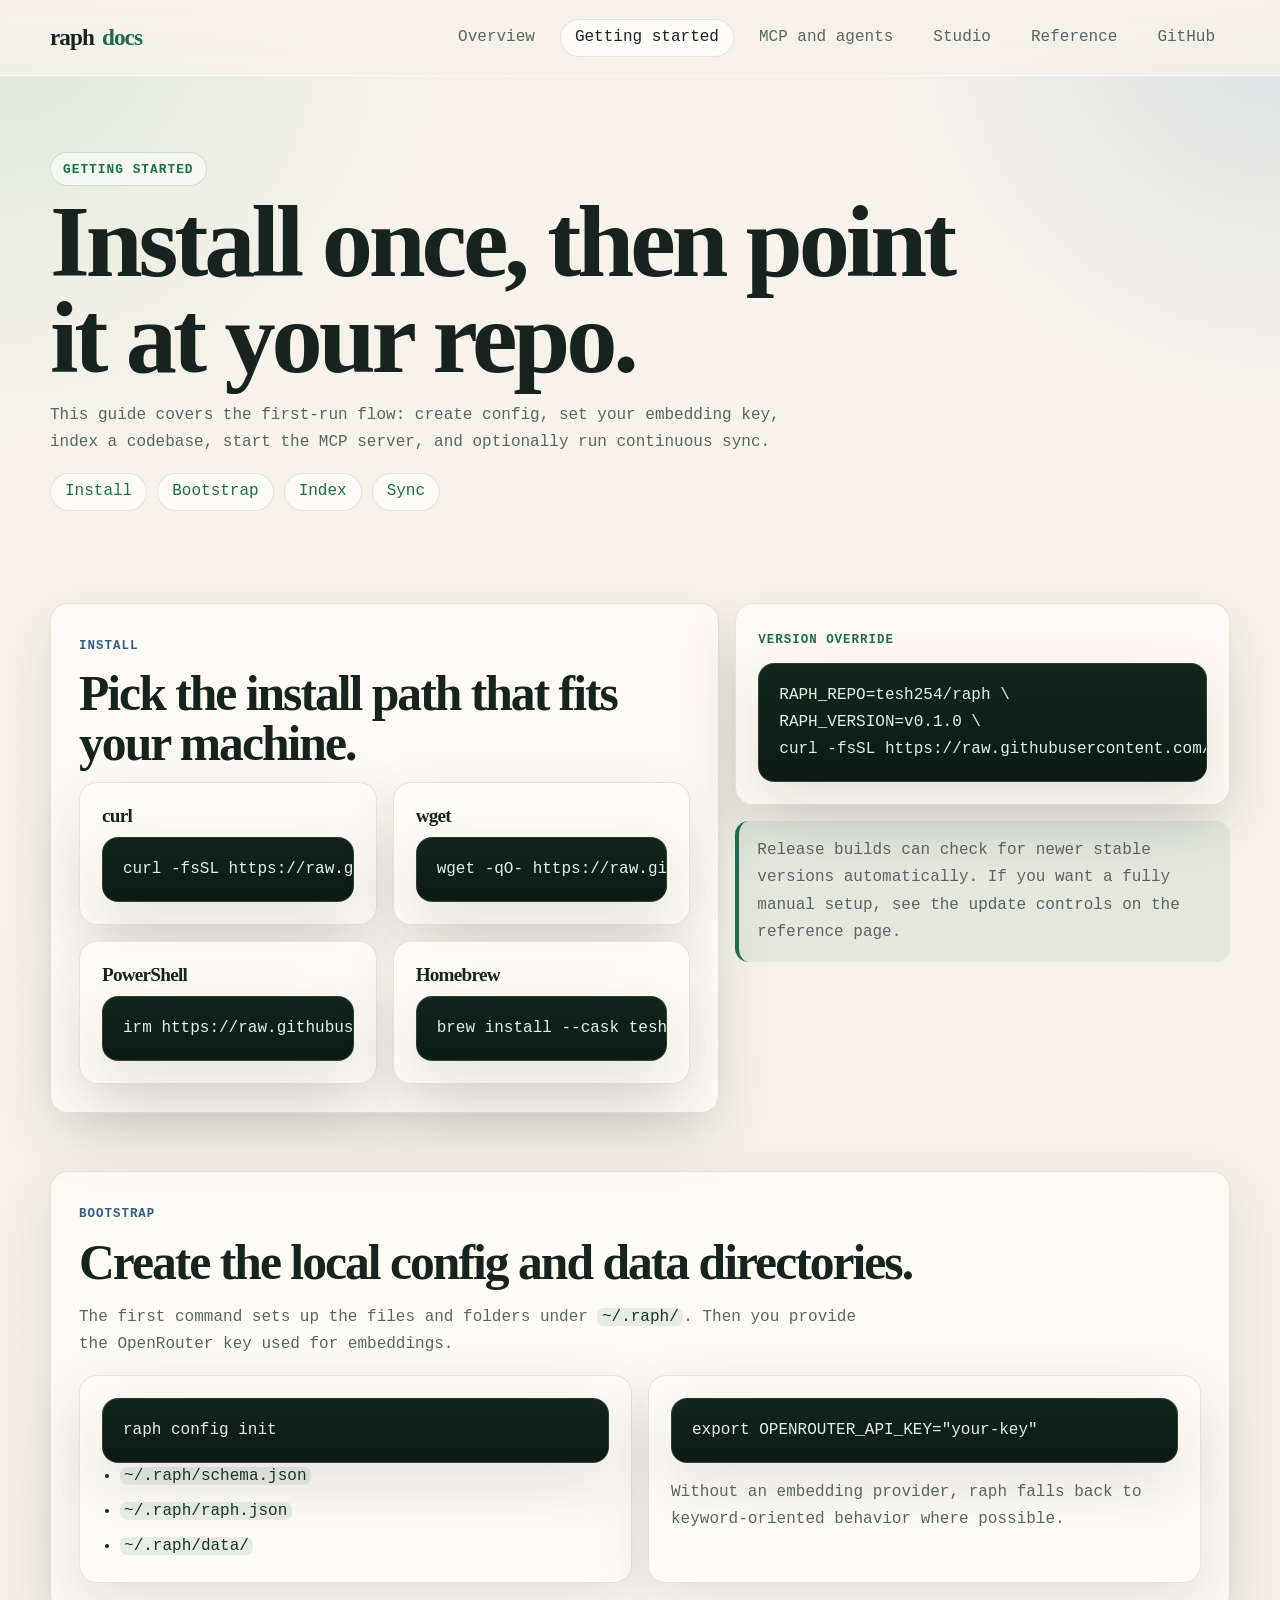
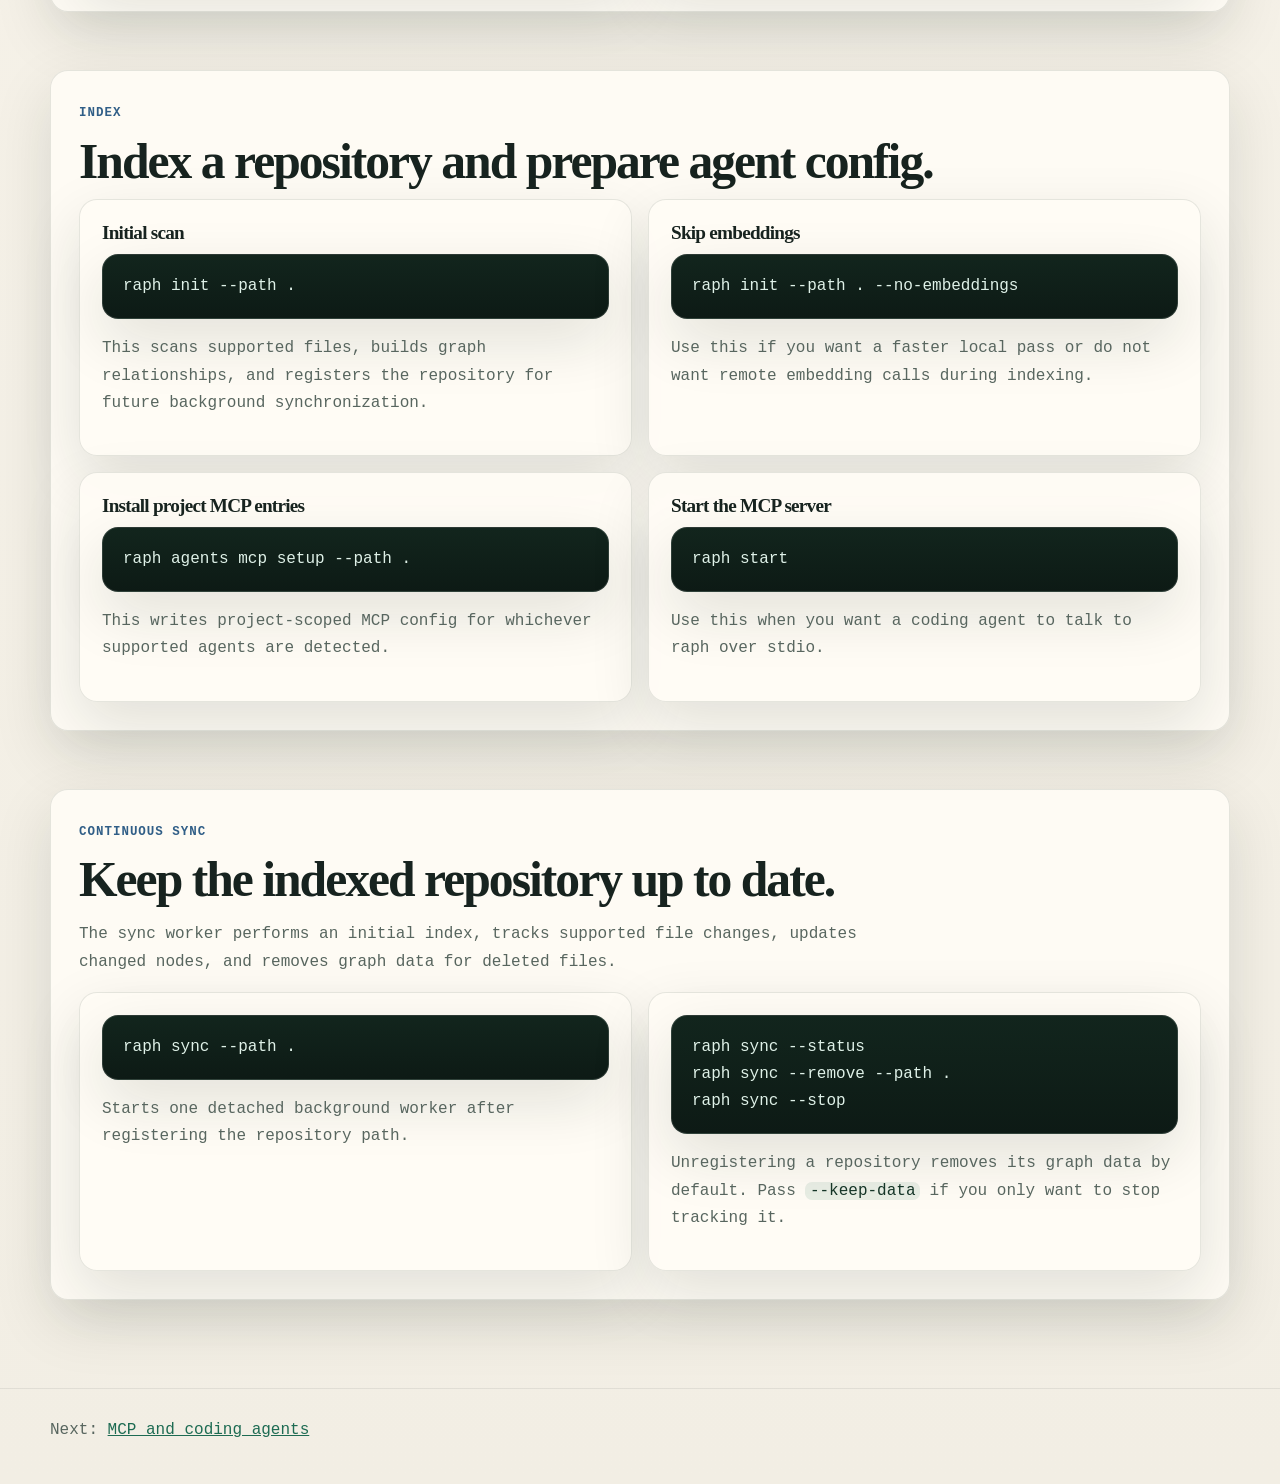
==== docs/getting-started.html @ ecfcd19c "docs: split site into focused guide pages" ====
<!doctype html>
<html lang="en">
<head>
  <meta charset="utf-8">
  <meta name="viewport" content="width=device-width, initial-scale=1">
  <meta name="description" content="Get started with raph: install, configure, index a repo, and start MCP or Studio.">
  <title>raph docs | getting started</title>
  <link rel="stylesheet" href="styles.css">
</head>
<body>
  <header class="site-header">
    <div class="wrap">
      <a class="brand" href="index.html">raph<span>docs</span></a>
      <nav class="nav-links" aria-label="Primary">
        <a href="index.html">Overview</a>
        <a href="getting-started.html" aria-current="page">Getting started</a>
        <a href="mcp-agents.html">MCP and agents</a>
        <a href="studio.html">Studio</a>
        <a href="reference.html">Reference</a>
        <a href="https://github.com/tesh254/raph">GitHub</a>
      </nav>
    </div>
  </header>

  <main class="wrap page">
    <section class="hero">
      <div class="eyebrow">Getting started</div>
      <h1>Install once, then point it at your repo.</h1>
      <p class="lead">This guide covers the first-run flow: create config, set your embedding key, index a codebase, start the MCP server, and optionally run continuous sync.</p>
      <div class="page-links">
        <a href="#install">Install</a>
        <a href="#bootstrap">Bootstrap</a>
        <a href="#index">Index</a>
        <a href="#sync">Sync</a>
      </div>
    </section>

    <section class="section split" id="install">
      <div class="panel">
        <div class="kicker">Install</div>
        <h2>Pick the install path that fits your machine.</h2>
        <div class="grid two">
          <article class="card">
            <h3>curl</h3>
            <pre><code>curl -fsSL https://raw.githubusercontent.com/tesh254/raph/main/install.sh | sh</code></pre>
          </article>
          <article class="card">
            <h3>wget</h3>
            <pre><code>wget -qO- https://raw.githubusercontent.com/tesh254/raph/main/install.sh | sh</code></pre>
          </article>
          <article class="card">
            <h3>PowerShell</h3>
            <pre><code>irm https://raw.githubusercontent.com/tesh254/raph/main/install.ps1 | iex</code></pre>
          </article>
          <article class="card">
            <h3>Homebrew</h3>
            <pre><code>brew install --cask tesh254/raph/raph</code></pre>
          </article>
        </div>
      </div>
      <div class="stack">
        <article class="card">
          <div class="label">Version override</div>
          <pre><code>RAPH_REPO=tesh254/raph \
RAPH_VERSION=v0.1.0 \
curl -fsSL https://raw.githubusercontent.com/tesh254/raph/main/install.sh | sh</code></pre>
        </article>
        <div class="note">Release builds can check for newer stable versions automatically. If you want a fully manual setup, see the update controls on the reference page.</div>
      </div>
    </section>

    <section class="section" id="bootstrap">
      <div class="panel">
        <div class="kicker">Bootstrap</div>
        <h2>Create the local config and data directories.</h2>
        <p class="section-intro">The first command sets up the files and folders under <code>~/.raph/</code>. Then you provide the OpenRouter key used for embeddings.</p>
        <div class="grid two">
          <article class="card">
            <pre><code>raph config init</code></pre>
            <ul class="plain-list">
              <li><code>~/.raph/schema.json</code></li>
              <li><code>~/.raph/raph.json</code></li>
              <li><code>~/.raph/data/</code></li>
            </ul>
          </article>
          <article class="card">
            <pre><code>export OPENROUTER_API_KEY="your-key"</code></pre>
            <p class="muted">Without an embedding provider, raph falls back to keyword-oriented behavior where possible.</p>
          </article>
        </div>
      </div>
    </section>

    <section class="section" id="index">
      <div class="panel">
        <div class="kicker">Index</div>
        <h2>Index a repository and prepare agent config.</h2>
        <div class="grid two">
          <article class="card">
            <h3>Initial scan</h3>
            <pre><code>raph init --path .</code></pre>
            <p class="muted">This scans supported files, builds graph relationships, and registers the repository for future background synchronization.</p>
          </article>
          <article class="card">
            <h3>Skip embeddings</h3>
            <pre><code>raph init --path . --no-embeddings</code></pre>
            <p class="muted">Use this if you want a faster local pass or do not want remote embedding calls during indexing.</p>
          </article>
          <article class="card">
            <h3>Install project MCP entries</h3>
            <pre><code>raph agents mcp setup --path .</code></pre>
            <p class="muted">This writes project-scoped MCP config for whichever supported agents are detected.</p>
          </article>
          <article class="card">
            <h3>Start the MCP server</h3>
            <pre><code>raph start</code></pre>
            <p class="muted">Use this when you want a coding agent to talk to raph over stdio.</p>
          </article>
        </div>
      </div>
    </section>

    <section class="section" id="sync">
      <div class="panel">
        <div class="kicker">Continuous sync</div>
        <h2>Keep the indexed repository up to date.</h2>
        <p class="section-intro">The sync worker performs an initial index, tracks supported file changes, updates changed nodes, and removes graph data for deleted files.</p>
        <div class="grid two">
          <article class="card">
            <pre><code>raph sync --path .</code></pre>
            <p class="muted">Starts one detached background worker after registering the repository path.</p>
          </article>
          <article class="card">
            <pre><code>raph sync --status
raph sync --remove --path .
raph sync --stop</code></pre>
            <p class="muted">Unregistering a repository removes its graph data by default. Pass <code>--keep-data</code> if you only want to stop tracking it.</p>
          </article>
        </div>
      </div>
    </section>
  </main>

  <footer class="site-footer">
    <div class="wrap">Next: <a href="mcp-agents.html">MCP and coding agents</a></div>
  </footer>
</body>
</html>
---- docs/styles.css ----
:root {
  --ink: #17231f;
  --muted: #58665f;
  --paper: #f6f1e8;
  --panel: rgba(255, 252, 246, 0.9);
  --line: rgba(40, 57, 50, 0.12);
  --line-strong: rgba(23, 35, 31, 0.22);
  --accent: #1d6b52;
  --accent-2: #305e87;
  --accent-soft: rgba(29, 107, 82, 0.1);
  --accent-soft-2: rgba(48, 94, 135, 0.1);
  --dark: #13231d;
  --shadow: 0 22px 60px rgba(18, 30, 25, 0.12);
  --radius-lg: 24px;
  --radius-md: 18px;
  --radius-sm: 12px;
}

* {
  box-sizing: border-box;
}

html {
  scroll-behavior: smooth;
}

body {
  margin: 0;
  color: var(--ink);
  background:
    radial-gradient(circle at 0% 0%, rgba(125, 186, 144, 0.22), transparent 28rem),
    radial-gradient(circle at 100% 0%, rgba(87, 133, 190, 0.18), transparent 26rem),
    linear-gradient(180deg, #f8f4eb 0%, #f2eee4 100%);
  font: 16px/1.7 ui-monospace, "SFMono-Regular", Menlo, Monaco, Consolas, monospace;
}

a {
  color: var(--accent);
}

code {
  padding: 0 0.28rem;
  border-radius: 7px;
  background: var(--accent-soft);
  color: #153527;
}

pre {
  margin: 0;
  padding: 18px 20px;
  overflow: auto;
  border: 1px solid rgba(202, 219, 211, 0.16);
  border-radius: 16px;
  background: linear-gradient(180deg, #12251d 0%, #0d1a15 100%);
  color: #dff1e8;
  box-shadow: var(--shadow);
}

pre code {
  padding: 0;
  background: transparent;
  color: inherit;
}

.wrap {
  width: min(1180px, calc(100% - 32px));
  margin: 0 auto;
}

.site-header {
  position: sticky;
  top: 0;
  z-index: 20;
  border-bottom: 1px solid rgba(255, 255, 255, 0.55);
  background: linear-gradient(180deg, rgba(246, 241, 232, 0.96) 0%, rgba(246, 241, 232, 0.82) 100%);
  backdrop-filter: blur(16px);
}

.site-header .wrap {
  display: flex;
  align-items: center;
  justify-content: space-between;
  gap: 16px;
  padding: 18px 0;
}

.brand {
  display: inline-flex;
  align-items: baseline;
  gap: 8px;
  color: inherit;
  text-decoration: none;
  font-family: Georgia, "Times New Roman", serif;
  font-size: 1.45rem;
  font-weight: 700;
  letter-spacing: -0.04em;
}

.brand span {
  color: var(--accent);
}

.nav-links {
  display: flex;
  flex-wrap: wrap;
  justify-content: flex-end;
  gap: 10px;
}

.nav-links a {
  display: inline-flex;
  align-items: center;
  min-height: 38px;
  padding: 0 14px;
  border: 1px solid transparent;
  border-radius: 999px;
  color: var(--muted);
  text-decoration: none;
}

.nav-links a:hover,
.nav-links a[aria-current="page"] {
  border-color: var(--line);
  background: rgba(255, 255, 255, 0.72);
  color: var(--ink);
}

.hero {
  padding: 76px 0 34px;
}

.eyebrow {
  display: inline-flex;
  align-items: center;
  gap: 8px;
  min-height: 34px;
  padding: 0 12px;
  border: 1px solid rgba(29, 107, 82, 0.18);
  border-radius: 999px;
  background: rgba(255, 255, 255, 0.58);
  color: var(--accent);
  font-size: 0.8rem;
  font-weight: 700;
  letter-spacing: 0.08em;
  text-transform: uppercase;
}

h1,
h2,
h3 {
  font-family: Georgia, "Times New Roman", serif;
  letter-spacing: -0.04em;
}

h1 {
  margin: 0.45rem 0 1rem;
  max-width: 960px;
  font-size: clamp(3rem, 8vw, 6.8rem);
  line-height: 0.94;
}

h2 {
  margin: 0 0 12px;
  font-size: clamp(2rem, 4vw, 3.1rem);
  line-height: 1.02;
}

h3 {
  margin: 0 0 10px;
  font-size: 1.2rem;
  line-height: 1.15;
}

.lead,
.subhead,
.section-intro {
  max-width: 780px;
  color: var(--muted);
}

.cta-row {
  display: flex;
  flex-wrap: wrap;
  gap: 12px;
  margin-top: 28px;
}

.button {
  display: inline-flex;
  align-items: center;
  justify-content: center;
  min-height: 46px;
  padding: 0 18px;
  border: 1px solid var(--line);
  border-radius: 999px;
  background: rgba(255, 255, 255, 0.84);
  color: var(--ink);
  text-decoration: none;
  box-shadow: 0 12px 28px rgba(18, 30, 25, 0.08);
}

.button.primary {
  border-color: var(--dark);
  background: var(--dark);
  color: #fff;
}

.page {
  padding-bottom: 88px;
}

.section {
  margin-top: 58px;
}

.grid {
  display: grid;
  gap: 16px;
}

.grid.two {
  grid-template-columns: repeat(2, minmax(0, 1fr));
}

.grid.three {
  grid-template-columns: repeat(3, minmax(0, 1fr));
}

.grid.four {
  grid-template-columns: repeat(4, minmax(0, 1fr));
}

.card,
.panel {
  min-width: 0;
  padding: 22px;
  border: 1px solid var(--line);
  border-radius: var(--radius-md);
  background: var(--panel);
  box-shadow: var(--shadow);
}

.panel {
  padding: 28px;
}

.label,
.kicker {
  display: inline-flex;
  align-items: center;
  gap: 7px;
  margin-bottom: 12px;
  font-size: 0.78rem;
  font-weight: 700;
  letter-spacing: 0.08em;
  text-transform: uppercase;
}

.label {
  color: var(--accent);
}

.kicker {
  color: var(--accent-2);
}

.callout {
  border-color: rgba(48, 94, 135, 0.18);
  background: linear-gradient(180deg, rgba(255, 255, 255, 0.9), rgba(244, 248, 252, 0.88));
}

.feature-list,
.plain-list {
  margin: 0;
  padding-left: 1.1rem;
}

.feature-list li + li,
.plain-list li + li {
  margin-top: 0.5rem;
}

.split {
  display: grid;
  grid-template-columns: 1.15fr 0.85fr;
  gap: 16px;
  align-items: start;
}

.stack {
  display: grid;
  gap: 16px;
}

.cards-nav {
  display: grid;
  grid-template-columns: repeat(2, minmax(0, 1fr));
  gap: 16px;
}

.cards-nav a {
  color: inherit;
  text-decoration: none;
}

.cards-nav .card {
  height: 100%;
}

.page-links {
  display: flex;
  flex-wrap: wrap;
  gap: 10px;
}

.page-links a {
  display: inline-flex;
  align-items: center;
  min-height: 38px;
  padding: 0 14px;
  border: 1px solid var(--line);
  border-radius: 999px;
  background: rgba(255, 255, 255, 0.62);
  text-decoration: none;
}

.mini-index {
  display: grid;
  gap: 10px;
}

.mini-index a {
  display: block;
  padding: 12px 14px;
  border: 1px solid var(--line);
  border-radius: var(--radius-sm);
  background: rgba(255, 255, 255, 0.58);
  color: inherit;
  text-decoration: none;
}

.path,
.muted {
  color: var(--muted);
}

.note {
  padding: 16px 18px;
  border-left: 4px solid var(--accent);
  border-radius: 14px;
  background: rgba(29, 107, 82, 0.08);
  color: var(--muted);
}

.table-like {
  display: grid;
  gap: 12px;
}

.row {
  display: grid;
  grid-template-columns: 180px 1fr;
  gap: 16px;
  padding: 14px 0;
  border-top: 1px solid var(--line);
}

.row:first-child {
  padding-top: 0;
  border-top: 0;
}

.site-footer {
  padding: 28px 0 40px;
  border-top: 1px solid rgba(23, 35, 31, 0.08);
  color: var(--muted);
}

@media (max-width: 980px) {
  .site-header {
    position: static;
  }

  .site-header .wrap,
  .split,
  .grid.two,
  .grid.three,
  .grid.four,
  .cards-nav,
  .row {
    grid-template-columns: 1fr;
  }

  .site-header .wrap {
    display: grid;
  }

  .nav-links {
    justify-content: flex-start;
  }

  .hero {
    padding-top: 42px;
  }
}
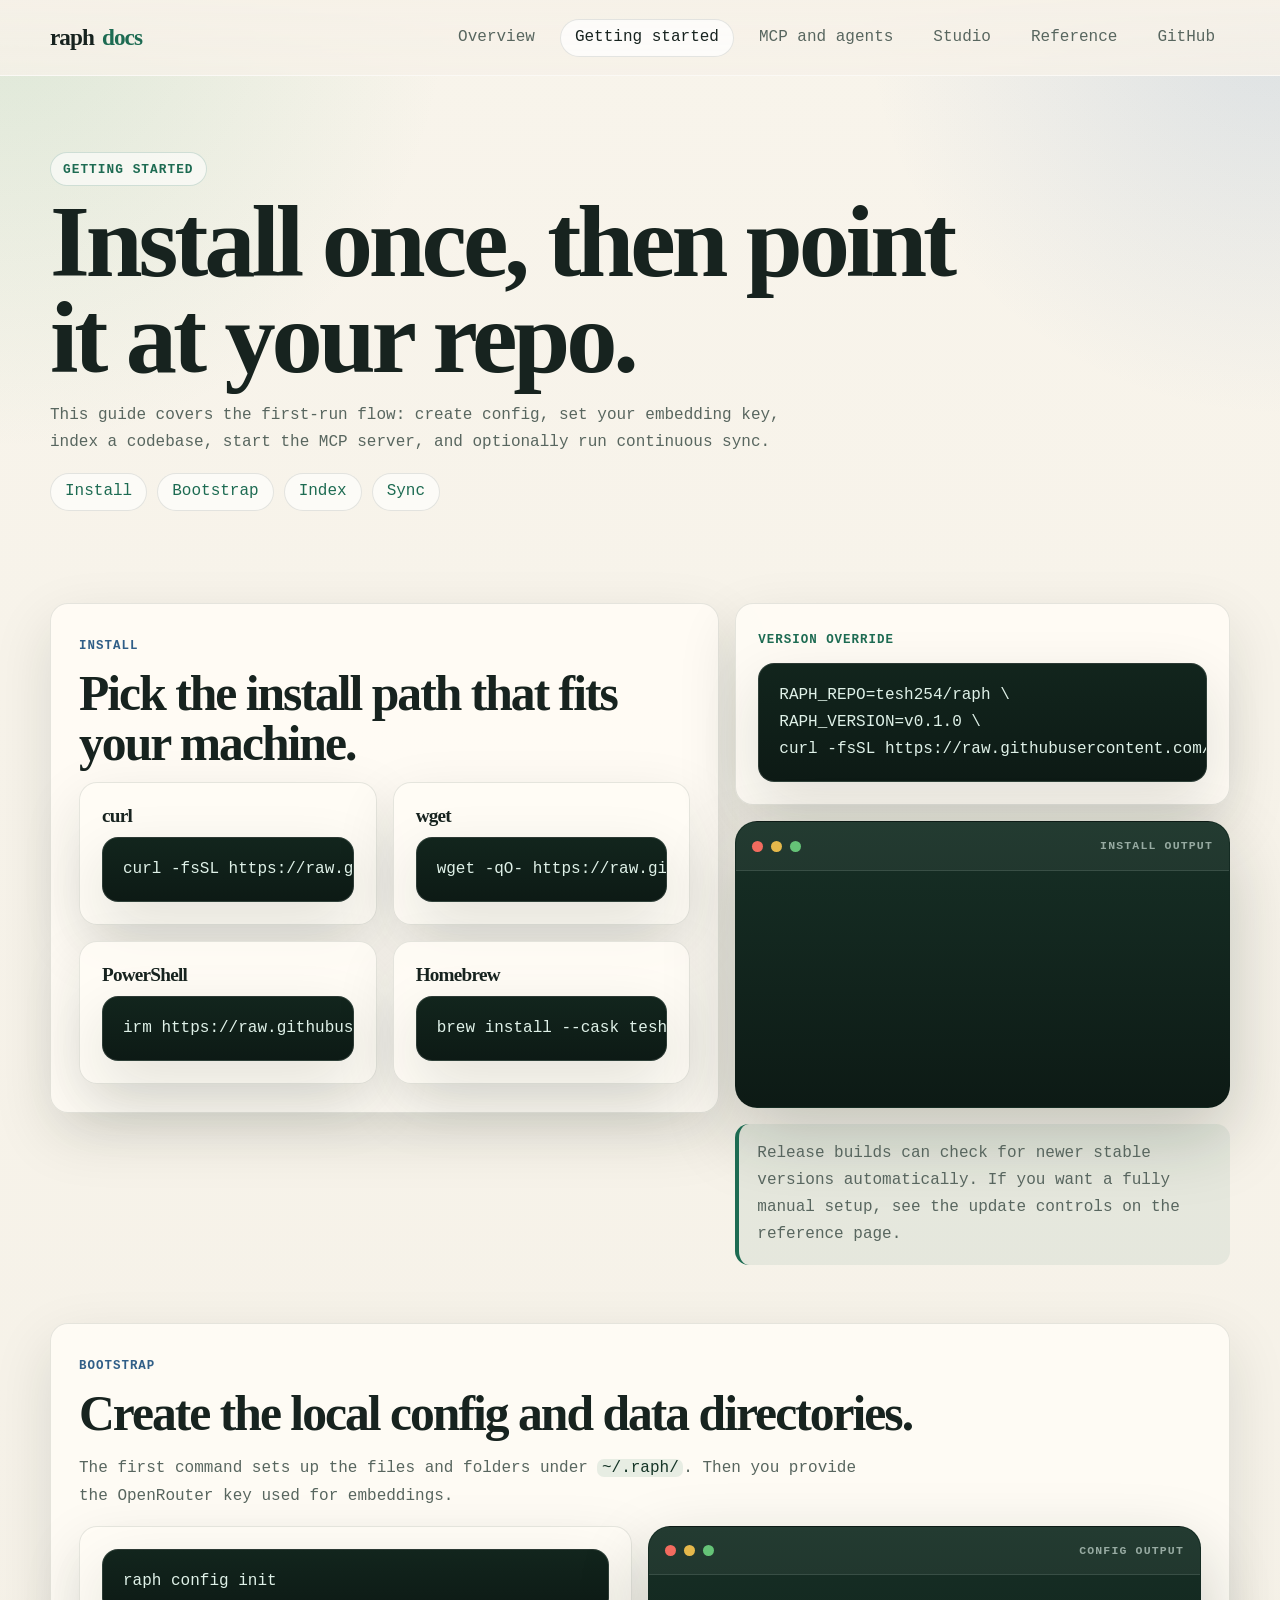
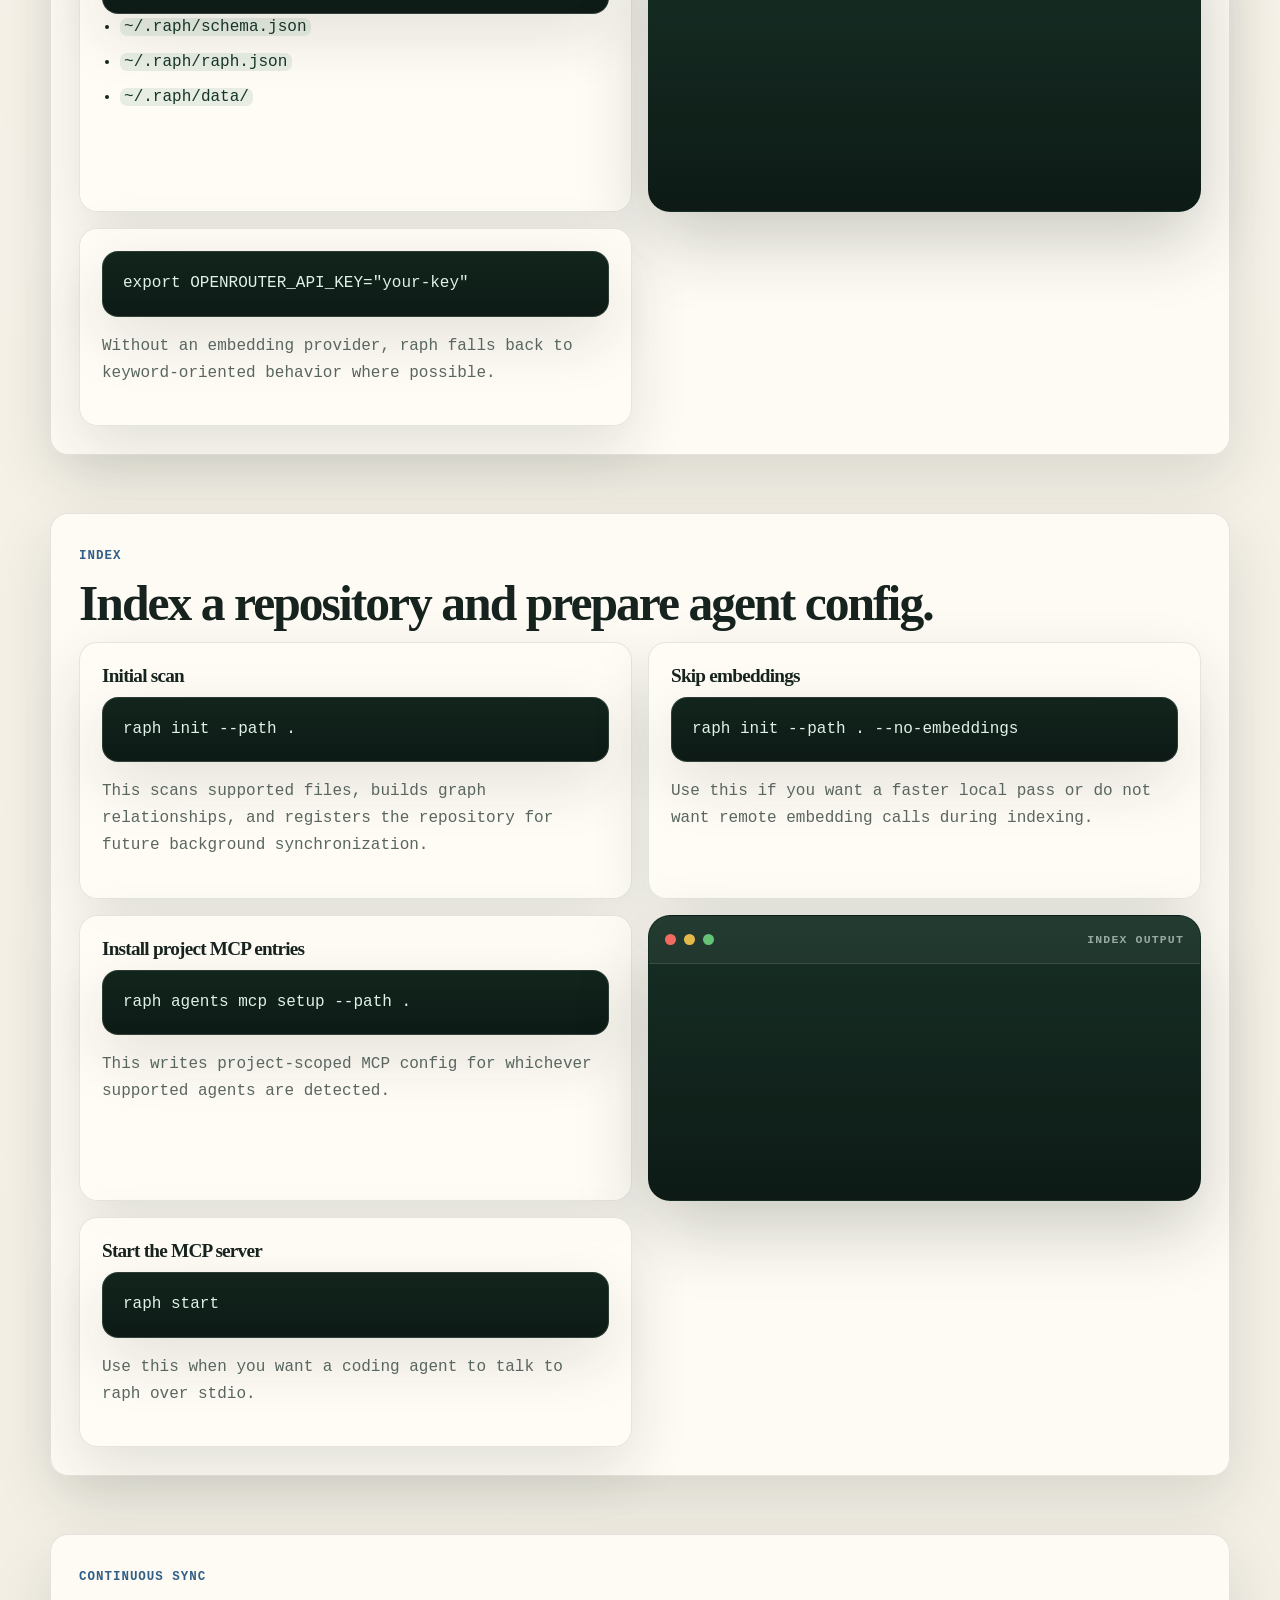
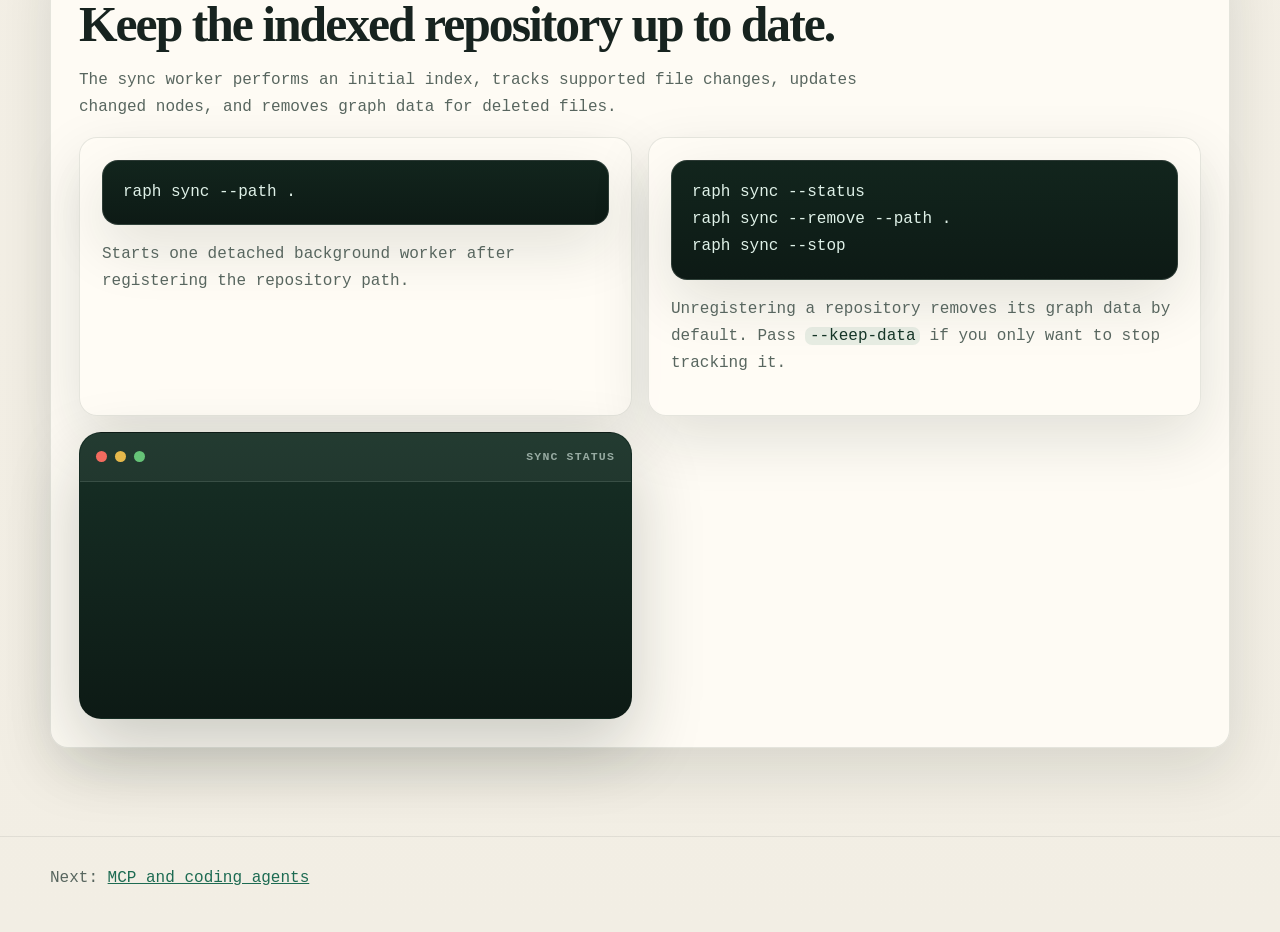
==== commit 352567ce: "docs: improve docs navigation terminals" ====
--- a/docs/getting-started.html
+++ b/docs/getting-started.html
@@ -65,6 +65,17 @@
 RAPH_VERSION=v0.1.0 \
 curl -fsSL https://raw.githubusercontent.com/tesh254/raph/main/install.sh | sh</code></pre>
         </article>
+        <article class="terminal-card" aria-label="Expected install output">
+          <div class="terminal-bar"><span></span><span></span><span></span><strong>install output</strong></div>
+          <div class="terminal-window compact">
+            <div class="terminal-line step-one"><span>$</span> brew install --cask tesh254/raph/raph</div>
+            <div class="terminal-out step-two">Downloading raph_darwin_arm64.tar.gz</div>
+            <div class="terminal-out step-three">Verifying checksums.txt.minisig</div>
+            <div class="terminal-out step-four">raph installed to /opt/homebrew/bin/raph</div>
+            <div class="terminal-line step-five"><span>$</span> raph version</div>
+            <div class="terminal-out step-six">raph v0.1.1<span class="cursor" aria-hidden="true"></span></div>
+          </div>
+        </article>
         <div class="note">Release builds can check for newer stable versions automatically. If you want a fully manual setup, see the update controls on the reference page.</div>
       </div>
     </section>
@@ -82,6 +93,17 @@
               <li><code>~/.raph/raph.json</code></li>
               <li><code>~/.raph/data/</code></li>
             </ul>
+          </article>
+          <article class="terminal-card" aria-label="Expected config output">
+            <div class="terminal-bar"><span></span><span></span><span></span><strong>config output</strong></div>
+            <div class="terminal-window compact">
+              <div class="terminal-line step-one"><span>$</span> raph config init</div>
+              <div class="terminal-out step-two">created ~/.raph/schema.json</div>
+              <div class="terminal-out step-three">created ~/.raph/raph.json</div>
+              <div class="terminal-out step-four">created ~/.raph/data/</div>
+              <div class="terminal-line step-five"><span>$</span> raph config check</div>
+              <div class="terminal-out step-six">config valid<span class="cursor" aria-hidden="true"></span></div>
+            </div>
           </article>
           <article class="card">
             <pre><code>export OPENROUTER_API_KEY="your-key"</code></pre>
@@ -111,6 +133,17 @@
             <pre><code>raph agents mcp setup --path .</code></pre>
             <p class="muted">This writes project-scoped MCP config for whichever supported agents are detected.</p>
           </article>
+          <article class="terminal-card" aria-label="Expected indexing output">
+            <div class="terminal-bar"><span></span><span></span><span></span><strong>index output</strong></div>
+            <div class="terminal-window compact">
+              <div class="terminal-line step-one"><span>$</span> raph init --path .</div>
+              <div class="terminal-out step-two">scanning supported files</div>
+              <div class="terminal-out step-three">writing graph nodes and edges</div>
+              <div class="terminal-out step-four">repository registered for sync</div>
+              <div class="terminal-line step-five"><span>$</span> raph agents mcp setup --path .</div>
+              <div class="terminal-out step-six">project MCP config updated<span class="cursor" aria-hidden="true"></span></div>
+            </div>
+          </article>
           <article class="card">
             <h3>Start the MCP server</h3>
             <pre><code>raph start</code></pre>
@@ -136,6 +169,17 @@
 raph sync --stop</code></pre>
             <p class="muted">Unregistering a repository removes its graph data by default. Pass <code>--keep-data</code> if you only want to stop tracking it.</p>
           </article>
+          <article class="terminal-card" aria-label="Expected sync status output">
+            <div class="terminal-bar"><span></span><span></span><span></span><strong>sync status</strong></div>
+            <div class="terminal-window compact">
+              <div class="terminal-line step-one"><span>$</span> raph sync --path .</div>
+              <div class="terminal-out step-two">registered /path/to/repo</div>
+              <div class="terminal-out step-three">worker started</div>
+              <div class="terminal-line step-four"><span>$</span> raph sync --status</div>
+              <div class="terminal-out step-five">worker: running</div>
+              <div class="terminal-out step-six">repositories: 1 synced<span class="cursor" aria-hidden="true"></span></div>
+            </div>
+          </article>
         </div>
       </div>
     </section>
--- a/docs/styles.css
+++ b/docs/styles.css
@@ -129,6 +129,13 @@
   padding: 76px 0 34px;
 }
 
+.hero-terminal {
+  display: grid;
+  grid-template-columns: minmax(0, 1fr) minmax(340px, 0.58fr);
+  gap: 28px;
+  align-items: center;
+}
+
 .eyebrow {
   display: inline-flex;
   align-items: center;
@@ -205,6 +212,124 @@
   color: #fff;
 }
 
+.terminal-demo,
+.terminal-card {
+  overflow: hidden;
+  border: 1px solid rgba(18, 35, 29, 0.18);
+  border-radius: 22px;
+  background: linear-gradient(180deg, #173026 0%, #0d1a15 100%);
+  box-shadow: 0 28px 70px rgba(18, 30, 25, 0.22);
+  color: #dff1e8;
+}
+
+.terminal-bar {
+  display: flex;
+  align-items: center;
+  gap: 8px;
+  padding: 14px 16px;
+  border-bottom: 1px solid rgba(223, 241, 232, 0.12);
+  background: rgba(255, 255, 255, 0.05);
+}
+
+.terminal-bar span {
+  width: 11px;
+  height: 11px;
+  border-radius: 999px;
+  background: #f36b5f;
+}
+
+.terminal-bar span:nth-child(2) {
+  background: #e5b84b;
+}
+
+.terminal-bar span:nth-child(3) {
+  background: #65c377;
+}
+
+.terminal-bar strong {
+  margin-left: auto;
+  color: rgba(223, 241, 232, 0.62);
+  font-size: 0.72rem;
+  letter-spacing: 0.1em;
+  text-transform: uppercase;
+}
+
+.terminal-window {
+  display: grid;
+  gap: 10px;
+  min-height: 332px;
+  padding: 18px;
+}
+
+.terminal-window.compact {
+  min-height: 0;
+  align-content: start;
+}
+
+.terminal-line,
+.terminal-out {
+  opacity: 0;
+  transform: translateY(8px);
+  animation: terminal-reveal 8.5s infinite both;
+  overflow-wrap: anywhere;
+}
+
+.terminal-line {
+  color: #f3fff9;
+}
+
+.terminal-line span {
+  color: #73d49a;
+}
+
+.terminal-out {
+  padding-left: 18px;
+  color: rgba(223, 241, 232, 0.66);
+  font-size: 0.88rem;
+}
+
+.step-one { animation-delay: 0s; }
+.step-two { animation-delay: 0.65s; }
+.step-three { animation-delay: 1.45s; }
+.step-four { animation-delay: 2.2s; }
+.step-five { animation-delay: 3s; }
+.step-six { animation-delay: 3.8s; }
+.step-seven { animation-delay: 4.65s; }
+.step-eight { animation-delay: 5.35s; }
+
+.cursor {
+  display: inline-block;
+  width: 0.58em;
+  height: 1em;
+  margin-left: 4px;
+  background: #73d49a;
+  vertical-align: -0.18em;
+  animation: cursor-blink 0.9s steps(2, start) infinite;
+}
+
+@keyframes terminal-reveal {
+  0%, 6% {
+    opacity: 0;
+    transform: translateY(8px);
+  }
+
+  10%, 76% {
+    opacity: 1;
+    transform: translateY(0);
+  }
+
+  92%, 100% {
+    opacity: 0;
+    transform: translateY(-4px);
+  }
+}
+
+@keyframes cursor-blink {
+  50% {
+    opacity: 0;
+  }
+}
+
 .page {
   padding-bottom: 88px;
 }
@@ -307,6 +432,32 @@
   height: 100%;
 }
 
+.docs-rail {
+  display: grid;
+  grid-template-columns: repeat(7, minmax(0, 1fr));
+  gap: 10px;
+  margin: 8px 0 52px;
+}
+
+.docs-rail a {
+  min-width: 0;
+  padding: 14px;
+  border: 1px solid var(--line);
+  border-radius: var(--radius-sm);
+  background: rgba(255, 255, 255, 0.72);
+  color: var(--ink);
+  text-decoration: none;
+  box-shadow: 0 10px 24px rgba(18, 30, 25, 0.07);
+}
+
+.docs-rail span {
+  display: block;
+  color: var(--accent);
+  font-size: 0.72rem;
+  font-weight: 700;
+  letter-spacing: 0.08em;
+}
+
 .page-links {
   display: flex;
   flex-wrap: wrap;
@@ -382,11 +533,13 @@
   }
 
   .site-header .wrap,
+  .hero-terminal,
   .split,
   .grid.two,
   .grid.three,
   .grid.four,
   .cards-nav,
+  .docs-rail,
   .row {
     grid-template-columns: 1fr;
   }
@@ -403,3 +556,21 @@
     padding-top: 42px;
   }
 }
+
+@media (prefers-reduced-motion: reduce) {
+  html {
+    scroll-behavior: auto;
+  }
+
+  .terminal-line,
+  .terminal-out,
+  .cursor {
+    animation: none;
+  }
+
+  .terminal-line,
+  .terminal-out {
+    opacity: 1;
+    transform: none;
+  }
+}
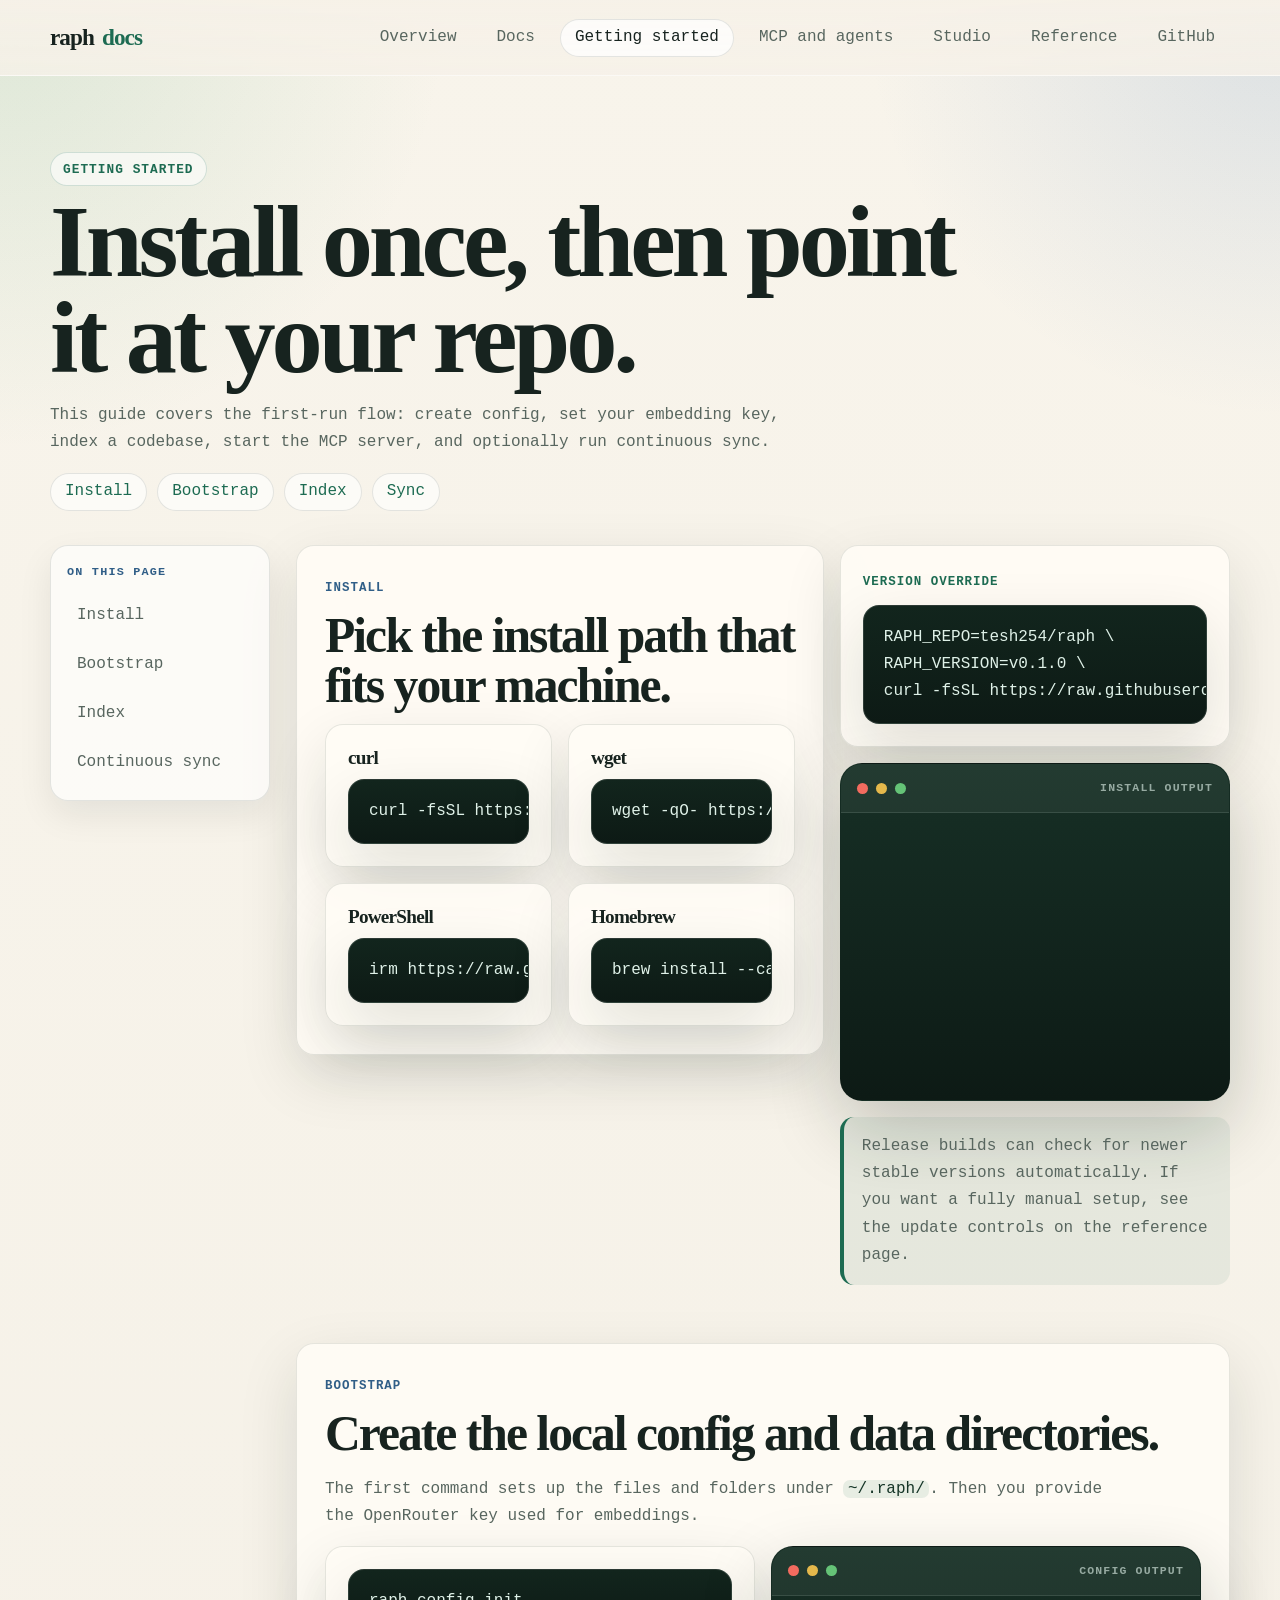
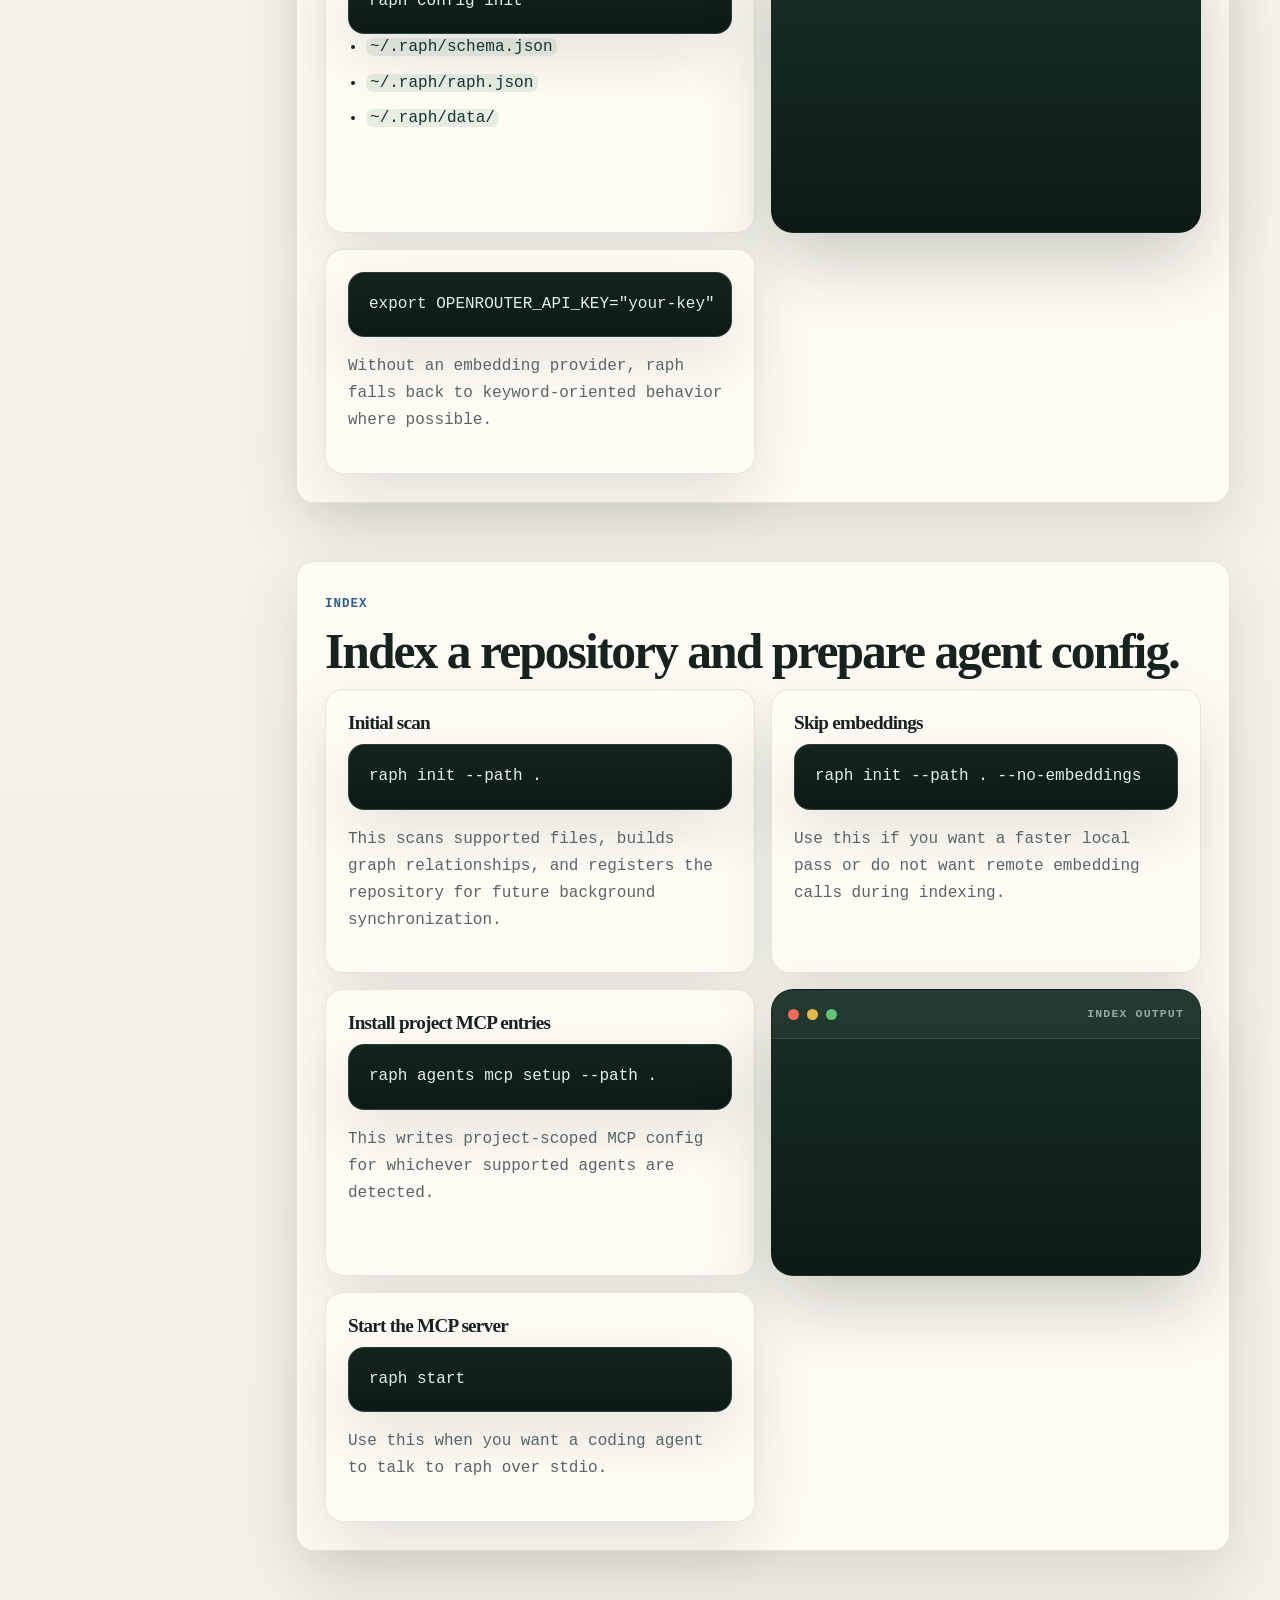
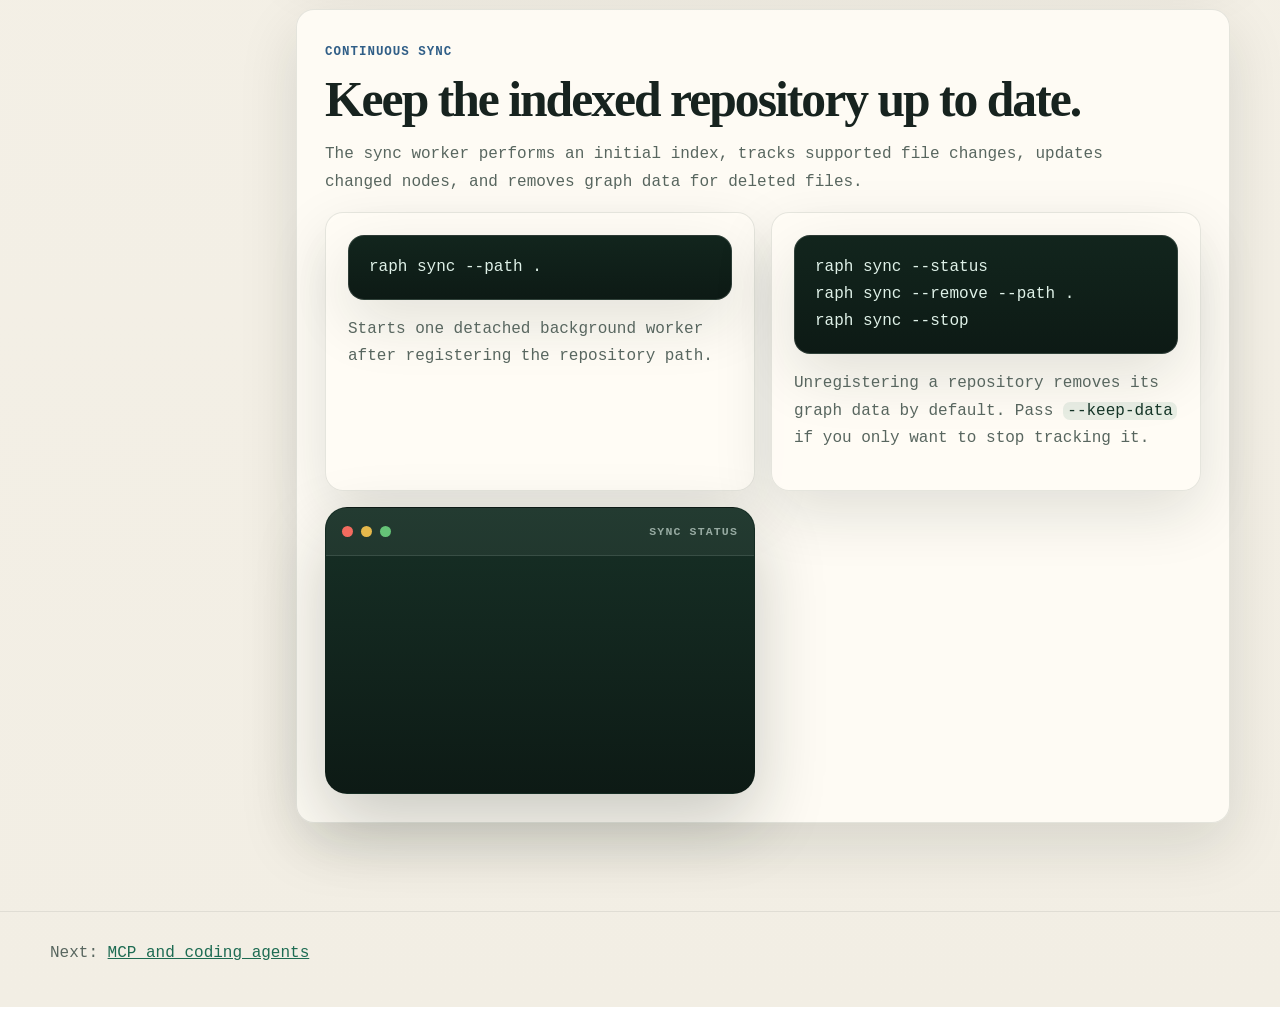
==== commit 5353900d: "docs: add dedicated docs hub" ====
--- a/docs/getting-started.html
+++ b/docs/getting-started.html
@@ -13,6 +13,7 @@
       <a class="brand" href="index.html">raph<span>docs</span></a>
       <nav class="nav-links" aria-label="Primary">
         <a href="index.html">Overview</a>
+        <a href="docs.html">Docs</a>
         <a href="getting-started.html" aria-current="page">Getting started</a>
         <a href="mcp-agents.html">MCP and agents</a>
         <a href="studio.html">Studio</a>
@@ -35,6 +36,16 @@
       </div>
     </section>
 
+    <div class="docs-layout">
+      <aside class="docs-sidebar" aria-label="On this page">
+        <div class="sidebar-title">On this page</div>
+        <a href="#install">Install</a>
+        <a href="#bootstrap">Bootstrap</a>
+        <a href="#index">Index</a>
+        <a href="#sync">Continuous sync</a>
+      </aside>
+
+      <div class="docs-content">
     <section class="section split" id="install">
       <div class="panel">
         <div class="kicker">Install</div>
@@ -183,6 +194,8 @@
         </div>
       </div>
     </section>
+      </div>
+    </div>
   </main>
 
   <footer class="site-footer">
--- a/docs/styles.css
+++ b/docs/styles.css
@@ -129,6 +129,10 @@
   padding: 76px 0 34px;
 }
 
+.docs-hero {
+  padding-bottom: 54px;
+}
+
 .hero-terminal {
   display: grid;
   grid-template-columns: minmax(0, 1fr) minmax(340px, 0.58fr);
@@ -289,13 +293,16 @@
 }
 
 .step-one { animation-delay: 0s; }
-.step-two { animation-delay: 0.65s; }
-.step-three { animation-delay: 1.45s; }
-.step-four { animation-delay: 2.2s; }
-.step-five { animation-delay: 3s; }
-.step-six { animation-delay: 3.8s; }
-.step-seven { animation-delay: 4.65s; }
-.step-eight { animation-delay: 5.35s; }
+.step-two { animation-delay: 0.55s; }
+.step-three { animation-delay: 1.1s; }
+.step-four { animation-delay: 1.65s; }
+.step-five { animation-delay: 2.2s; }
+.step-six { animation-delay: 2.75s; }
+.step-seven { animation-delay: 3.3s; }
+.step-eight { animation-delay: 3.85s; }
+.step-nine { animation-delay: 4.4s; }
+.step-ten { animation-delay: 4.95s; }
+.step-eleven { animation-delay: 5.5s; }
 
 .cursor {
   display: inline-block;
@@ -432,30 +439,97 @@
   height: 100%;
 }
 
-.docs-rail {
-  display: grid;
-  grid-template-columns: repeat(7, minmax(0, 1fr));
+.docs-outline {
+  display: grid;
+  grid-template-columns: 0.45fr 1fr;
+  gap: 18px;
+  align-items: start;
+  margin: 8px 0 52px;
+  padding: 24px;
+  border: 1px solid var(--line);
+  border-radius: var(--radius-lg);
+  background: rgba(255, 255, 255, 0.56);
+  box-shadow: var(--shadow);
+}
+
+.outline-links {
+  display: grid;
+  grid-template-columns: repeat(2, minmax(0, 1fr));
   gap: 10px;
-  margin: 8px 0 52px;
-}
-
-.docs-rail a {
+}
+
+.outline-links a {
   min-width: 0;
   padding: 14px;
   border: 1px solid var(--line);
   border-radius: var(--radius-sm);
   background: rgba(255, 255, 255, 0.72);
-  color: var(--ink);
-  text-decoration: none;
-  box-shadow: 0 10px 24px rgba(18, 30, 25, 0.07);
-}
-
-.docs-rail span {
+  color: var(--muted);
+  text-decoration: none;
+}
+
+.outline-links span,
+.outline-links strong {
   display: block;
+}
+
+.outline-links span {
   color: var(--accent);
   font-size: 0.72rem;
   font-weight: 700;
   letter-spacing: 0.08em;
+}
+
+.outline-links strong {
+  color: var(--ink);
+}
+
+.docs-layout {
+  display: grid;
+  grid-template-columns: 220px minmax(0, 1fr);
+  gap: 26px;
+  align-items: start;
+}
+
+.docs-hub-layout {
+  grid-template-columns: 240px minmax(0, 1fr);
+}
+
+.docs-content > .section:first-child {
+  margin-top: 0;
+}
+
+.docs-sidebar {
+  position: sticky;
+  top: 96px;
+  display: grid;
+  gap: 6px;
+  padding: 16px;
+  border: 1px solid var(--line);
+  border-radius: var(--radius-md);
+  background: rgba(255, 255, 255, 0.62);
+  box-shadow: 0 14px 34px rgba(18, 30, 25, 0.08);
+}
+
+.sidebar-title {
+  margin-bottom: 6px;
+  color: var(--accent-2);
+  font-size: 0.74rem;
+  font-weight: 700;
+  letter-spacing: 0.1em;
+  text-transform: uppercase;
+}
+
+.docs-sidebar a {
+  padding: 8px 10px;
+  border-radius: 10px;
+  color: var(--muted);
+  text-decoration: none;
+}
+
+.docs-sidebar a:hover {
+  background: var(--accent-soft);
+  color: var(--ink);
 }
 
 .page-links {
@@ -539,9 +613,15 @@
   .grid.three,
   .grid.four,
   .cards-nav,
-  .docs-rail,
+  .docs-outline,
+  .outline-links,
+  .docs-layout,
   .row {
     grid-template-columns: 1fr;
+  }
+
+  .docs-sidebar {
+    position: static;
   }
 
   .site-header .wrap {
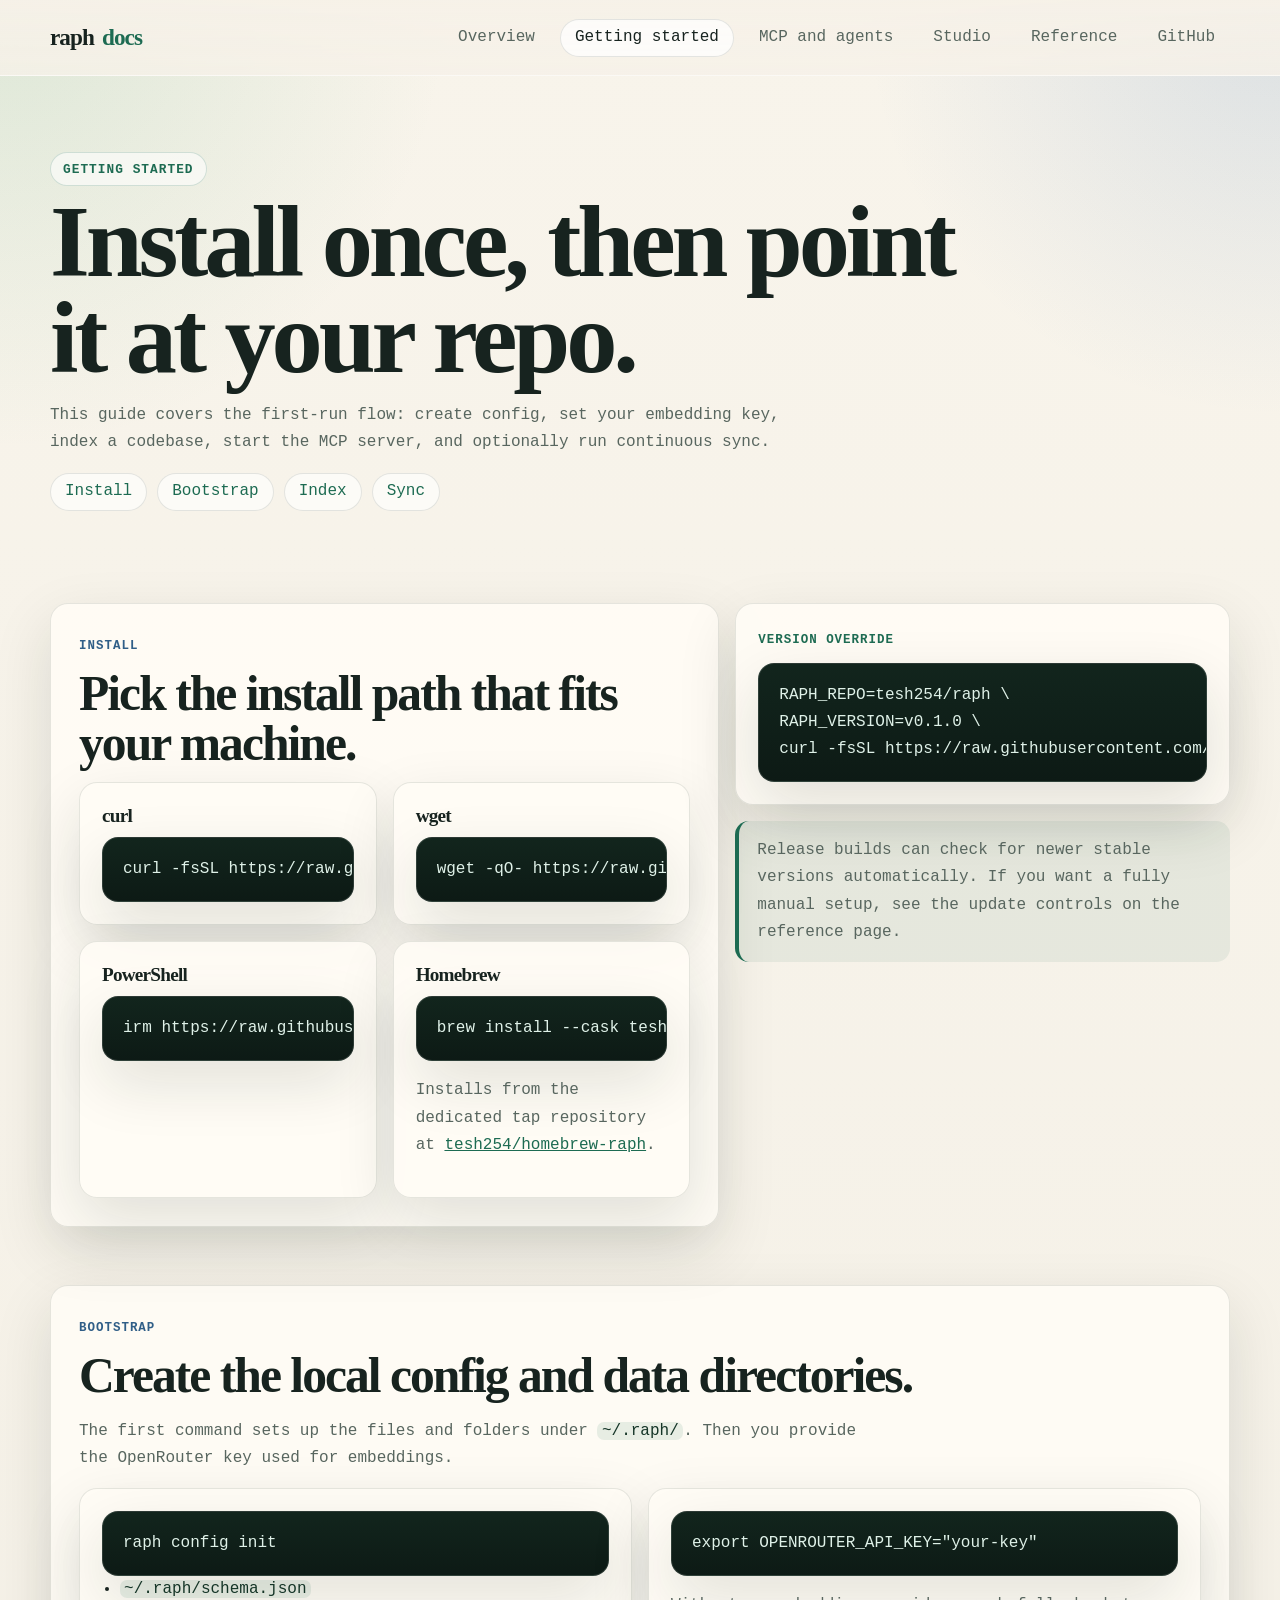
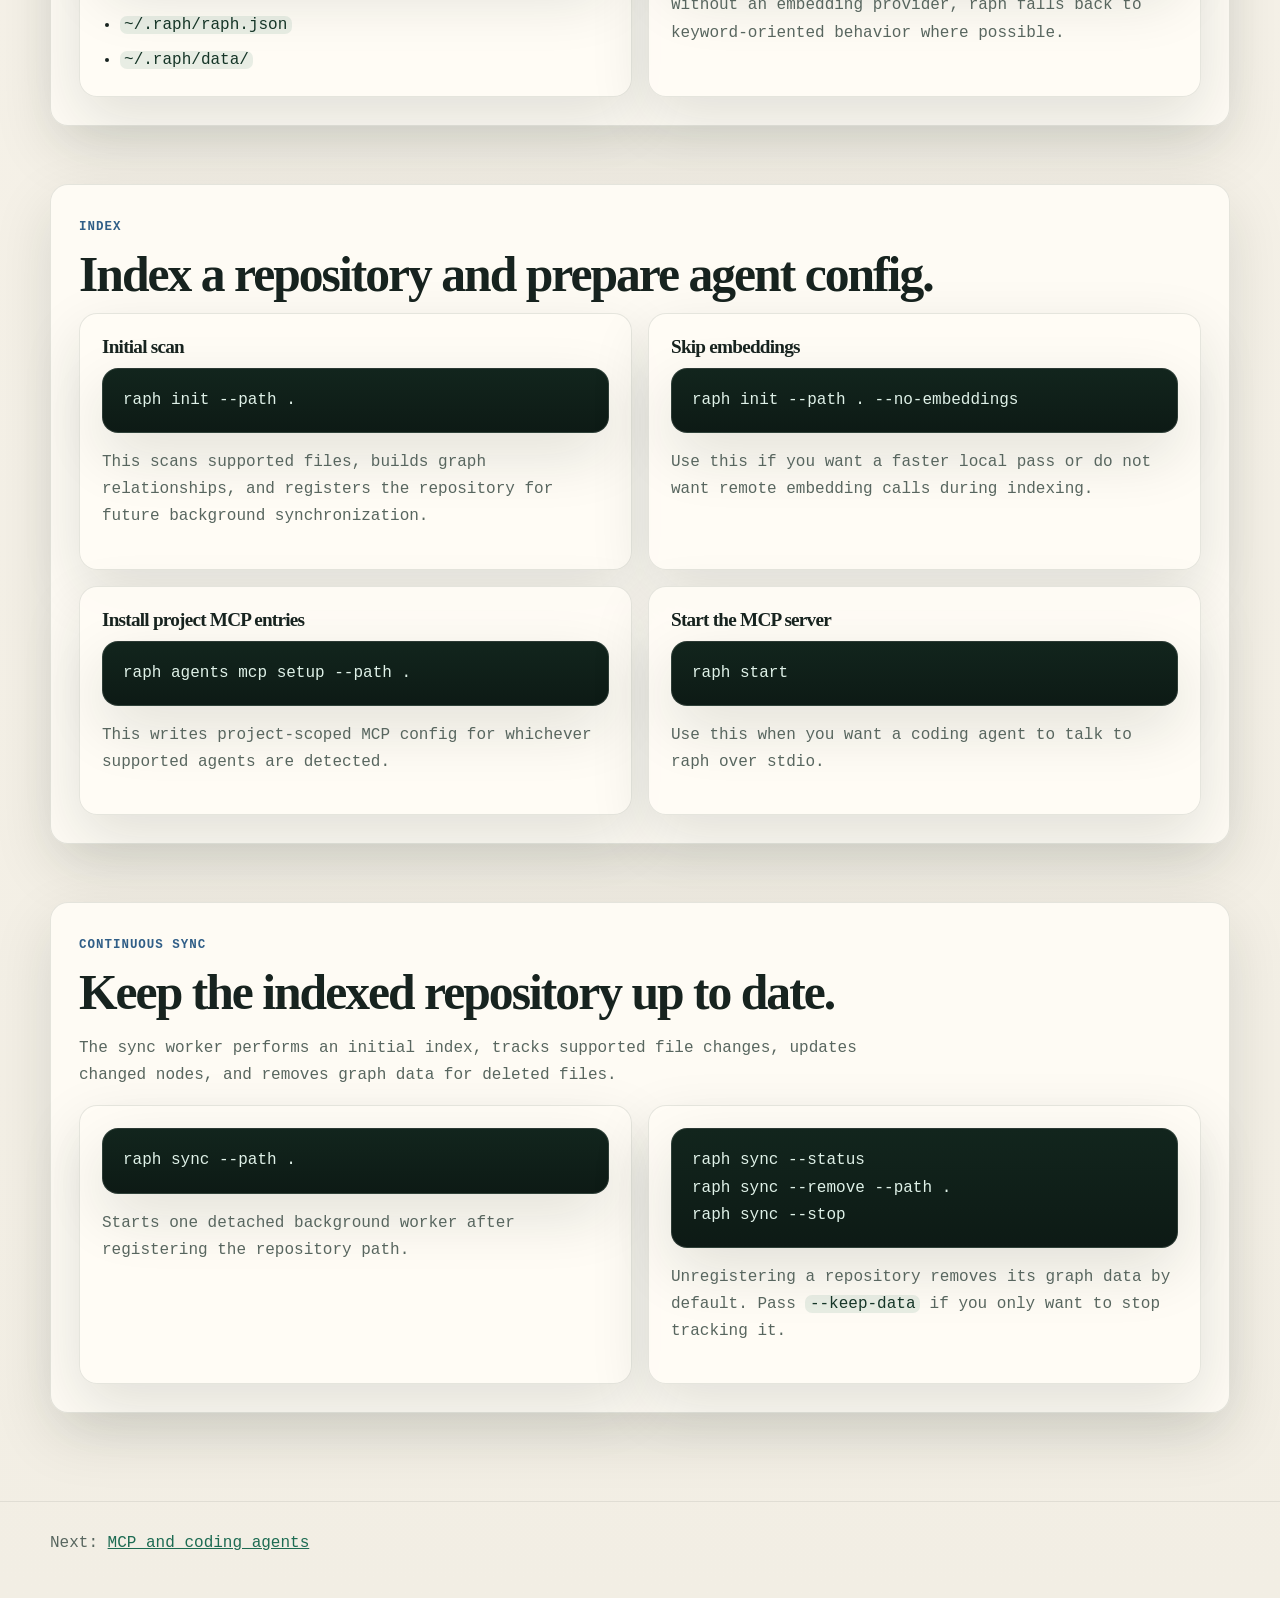
==== commit 11ebd1a4: "ci(release): sync dedicated Homebrew tap" ====
--- a/docs/getting-started.html
+++ b/docs/getting-started.html
@@ -13,7 +13,6 @@
       <a class="brand" href="index.html">raph<span>docs</span></a>
       <nav class="nav-links" aria-label="Primary">
         <a href="index.html">Overview</a>
-        <a href="docs.html">Docs</a>
         <a href="getting-started.html" aria-current="page">Getting started</a>
         <a href="mcp-agents.html">MCP and agents</a>
         <a href="studio.html">Studio</a>
@@ -36,16 +35,6 @@
       </div>
     </section>
 
-    <div class="docs-layout">
-      <aside class="docs-sidebar" aria-label="On this page">
-        <div class="sidebar-title">On this page</div>
-        <a href="#install">Install</a>
-        <a href="#bootstrap">Bootstrap</a>
-        <a href="#index">Index</a>
-        <a href="#sync">Continuous sync</a>
-      </aside>
-
-      <div class="docs-content">
     <section class="section split" id="install">
       <div class="panel">
         <div class="kicker">Install</div>
@@ -66,6 +55,7 @@
           <article class="card">
             <h3>Homebrew</h3>
             <pre><code>brew install --cask tesh254/raph/raph</code></pre>
+            <p class="muted">Installs from the dedicated tap repository at <a href="https://github.com/tesh254/homebrew-raph">tesh254/homebrew-raph</a>.</p>
           </article>
         </div>
       </div>
@@ -75,17 +65,6 @@
           <pre><code>RAPH_REPO=tesh254/raph \
 RAPH_VERSION=v0.1.0 \
 curl -fsSL https://raw.githubusercontent.com/tesh254/raph/main/install.sh | sh</code></pre>
-        </article>
-        <article class="terminal-card" aria-label="Expected install output">
-          <div class="terminal-bar"><span></span><span></span><span></span><strong>install output</strong></div>
-          <div class="terminal-window compact">
-            <div class="terminal-line step-one"><span>$</span> brew install --cask tesh254/raph/raph</div>
-            <div class="terminal-out step-two">Downloading raph_darwin_arm64.tar.gz</div>
-            <div class="terminal-out step-three">Verifying checksums.txt.minisig</div>
-            <div class="terminal-out step-four">raph installed to /opt/homebrew/bin/raph</div>
-            <div class="terminal-line step-five"><span>$</span> raph version</div>
-            <div class="terminal-out step-six">raph v0.1.1<span class="cursor" aria-hidden="true"></span></div>
-          </div>
         </article>
         <div class="note">Release builds can check for newer stable versions automatically. If you want a fully manual setup, see the update controls on the reference page.</div>
       </div>
@@ -104,17 +83,6 @@
               <li><code>~/.raph/raph.json</code></li>
               <li><code>~/.raph/data/</code></li>
             </ul>
-          </article>
-          <article class="terminal-card" aria-label="Expected config output">
-            <div class="terminal-bar"><span></span><span></span><span></span><strong>config output</strong></div>
-            <div class="terminal-window compact">
-              <div class="terminal-line step-one"><span>$</span> raph config init</div>
-              <div class="terminal-out step-two">created ~/.raph/schema.json</div>
-              <div class="terminal-out step-three">created ~/.raph/raph.json</div>
-              <div class="terminal-out step-four">created ~/.raph/data/</div>
-              <div class="terminal-line step-five"><span>$</span> raph config check</div>
-              <div class="terminal-out step-six">config valid<span class="cursor" aria-hidden="true"></span></div>
-            </div>
           </article>
           <article class="card">
             <pre><code>export OPENROUTER_API_KEY="your-key"</code></pre>
@@ -144,17 +112,6 @@
             <pre><code>raph agents mcp setup --path .</code></pre>
             <p class="muted">This writes project-scoped MCP config for whichever supported agents are detected.</p>
           </article>
-          <article class="terminal-card" aria-label="Expected indexing output">
-            <div class="terminal-bar"><span></span><span></span><span></span><strong>index output</strong></div>
-            <div class="terminal-window compact">
-              <div class="terminal-line step-one"><span>$</span> raph init --path .</div>
-              <div class="terminal-out step-two">scanning supported files</div>
-              <div class="terminal-out step-three">writing graph nodes and edges</div>
-              <div class="terminal-out step-four">repository registered for sync</div>
-              <div class="terminal-line step-five"><span>$</span> raph agents mcp setup --path .</div>
-              <div class="terminal-out step-six">project MCP config updated<span class="cursor" aria-hidden="true"></span></div>
-            </div>
-          </article>
           <article class="card">
             <h3>Start the MCP server</h3>
             <pre><code>raph start</code></pre>
@@ -180,22 +137,9 @@
 raph sync --stop</code></pre>
             <p class="muted">Unregistering a repository removes its graph data by default. Pass <code>--keep-data</code> if you only want to stop tracking it.</p>
           </article>
-          <article class="terminal-card" aria-label="Expected sync status output">
-            <div class="terminal-bar"><span></span><span></span><span></span><strong>sync status</strong></div>
-            <div class="terminal-window compact">
-              <div class="terminal-line step-one"><span>$</span> raph sync --path .</div>
-              <div class="terminal-out step-two">registered /path/to/repo</div>
-              <div class="terminal-out step-three">worker started</div>
-              <div class="terminal-line step-four"><span>$</span> raph sync --status</div>
-              <div class="terminal-out step-five">worker: running</div>
-              <div class="terminal-out step-six">repositories: 1 synced<span class="cursor" aria-hidden="true"></span></div>
-            </div>
-          </article>
         </div>
       </div>
     </section>
-      </div>
-    </div>
   </main>
 
   <footer class="site-footer">
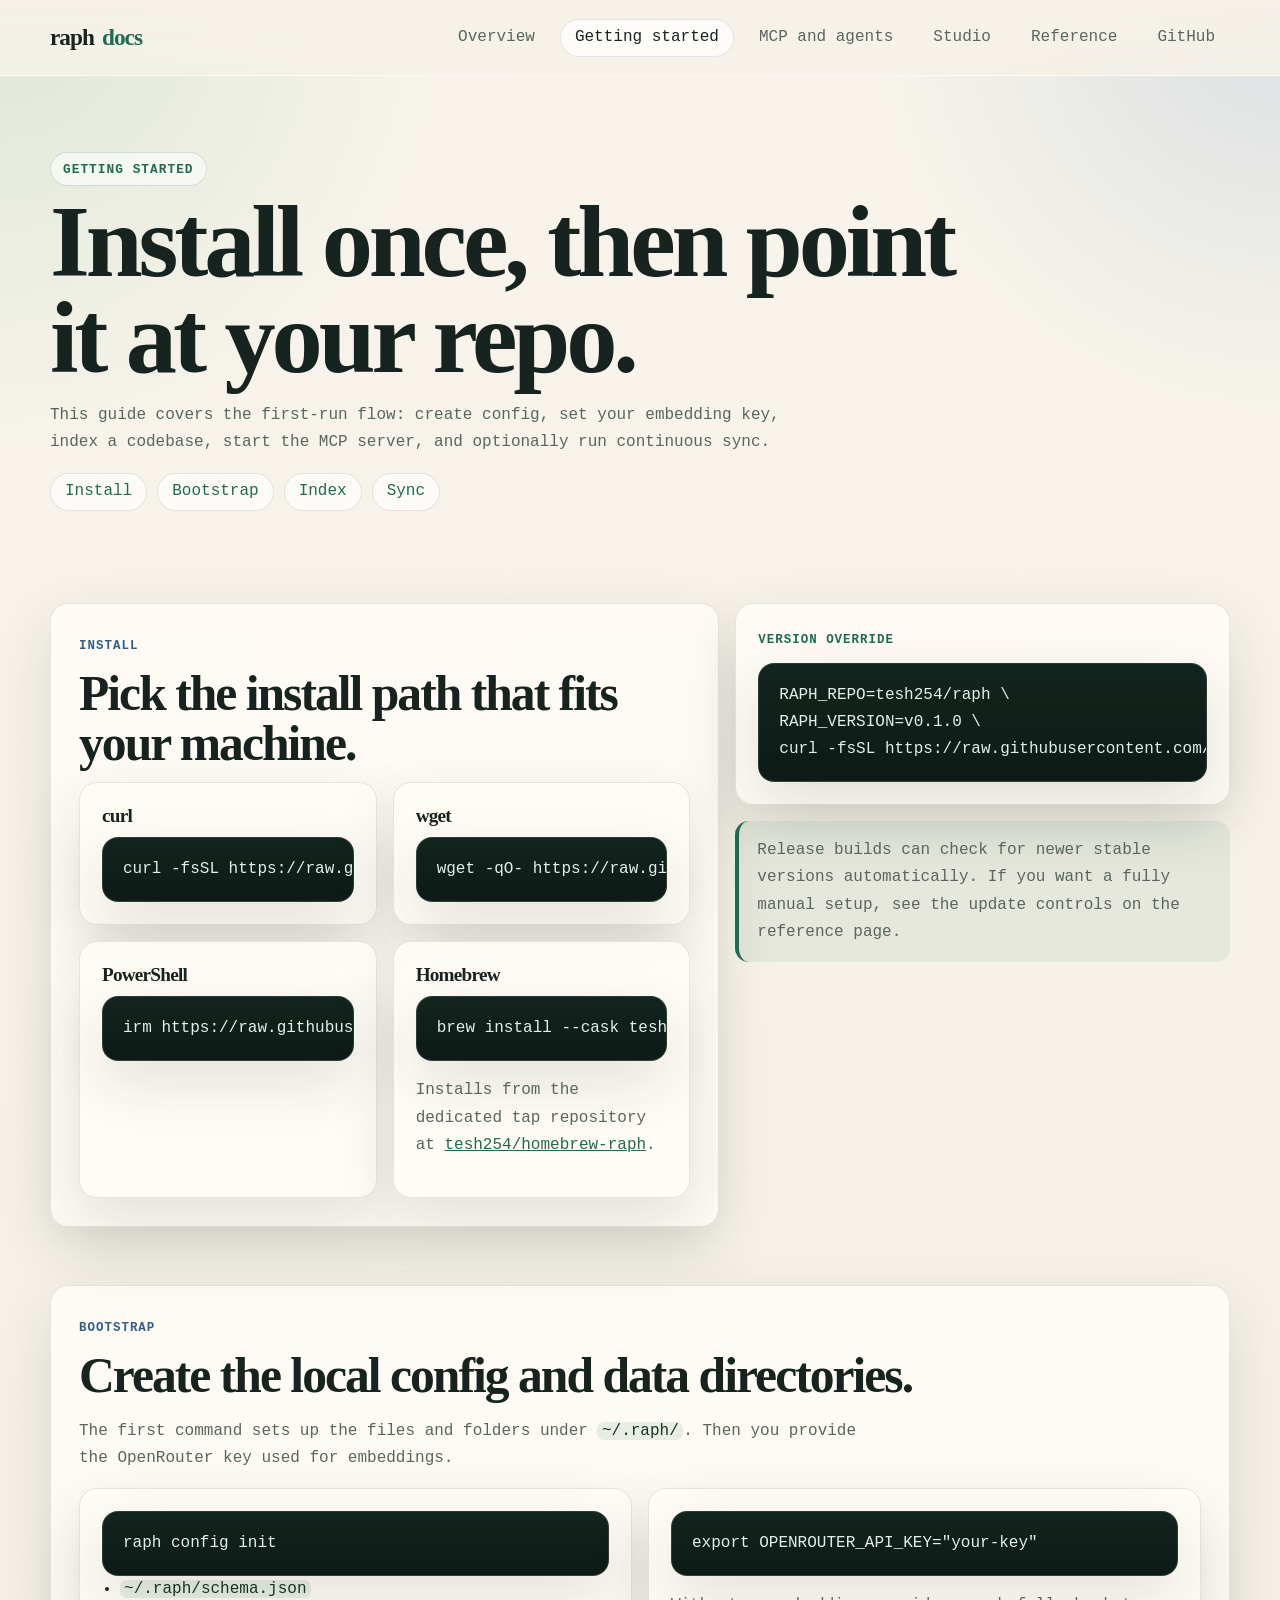
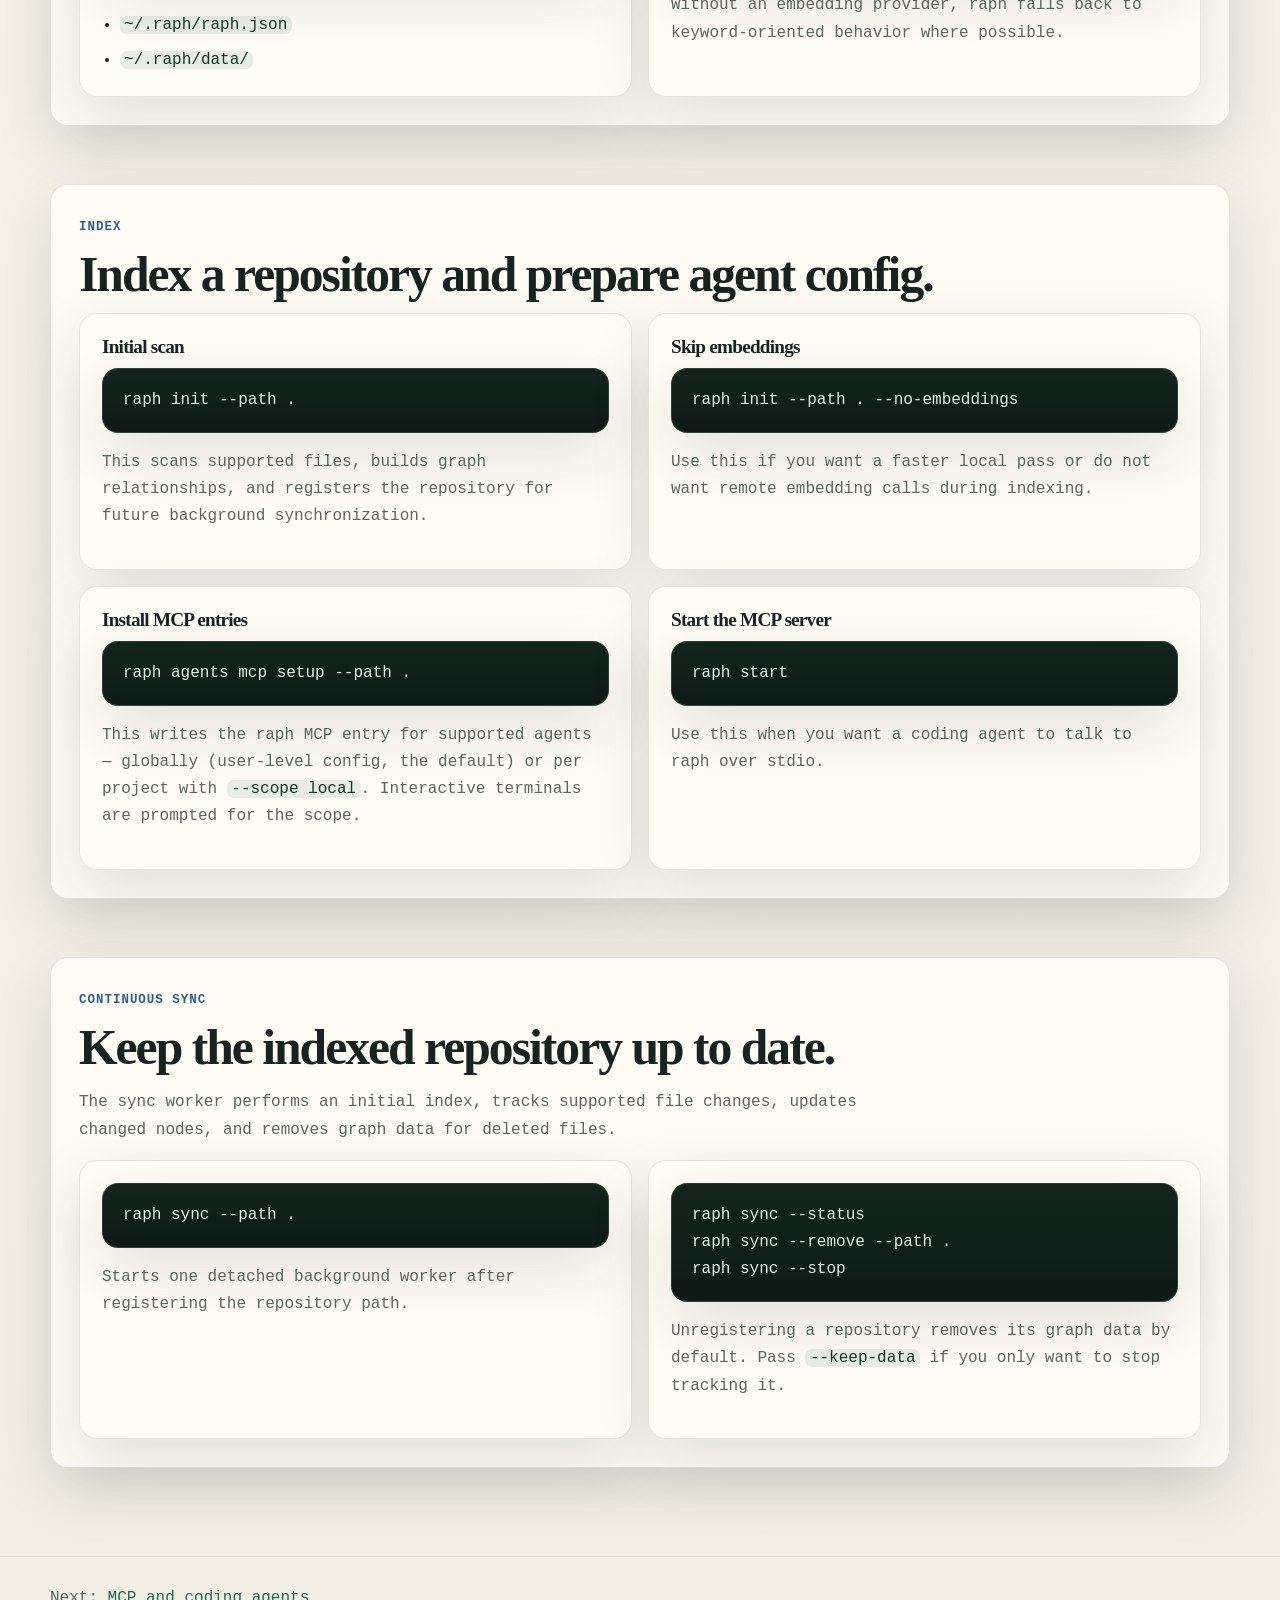
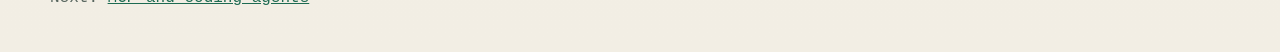
==== commit 496fb1b8: "feat(agentsetup): add global/local scope with an interactive prompt agents mcp setup only ever wrote" ====
--- a/docs/getting-started.html
+++ b/docs/getting-started.html
@@ -108,9 +108,9 @@
             <p class="muted">Use this if you want a faster local pass or do not want remote embedding calls during indexing.</p>
           </article>
           <article class="card">
-            <h3>Install project MCP entries</h3>
+            <h3>Install MCP entries</h3>
             <pre><code>raph agents mcp setup --path .</code></pre>
-            <p class="muted">This writes project-scoped MCP config for whichever supported agents are detected.</p>
+            <p class="muted">This writes the raph MCP entry for supported agents — globally (user-level config, the default) or per project with <code>--scope local</code>. Interactive terminals are prompted for the scope.</p>
           </article>
           <article class="card">
             <h3>Start the MCP server</h3>
